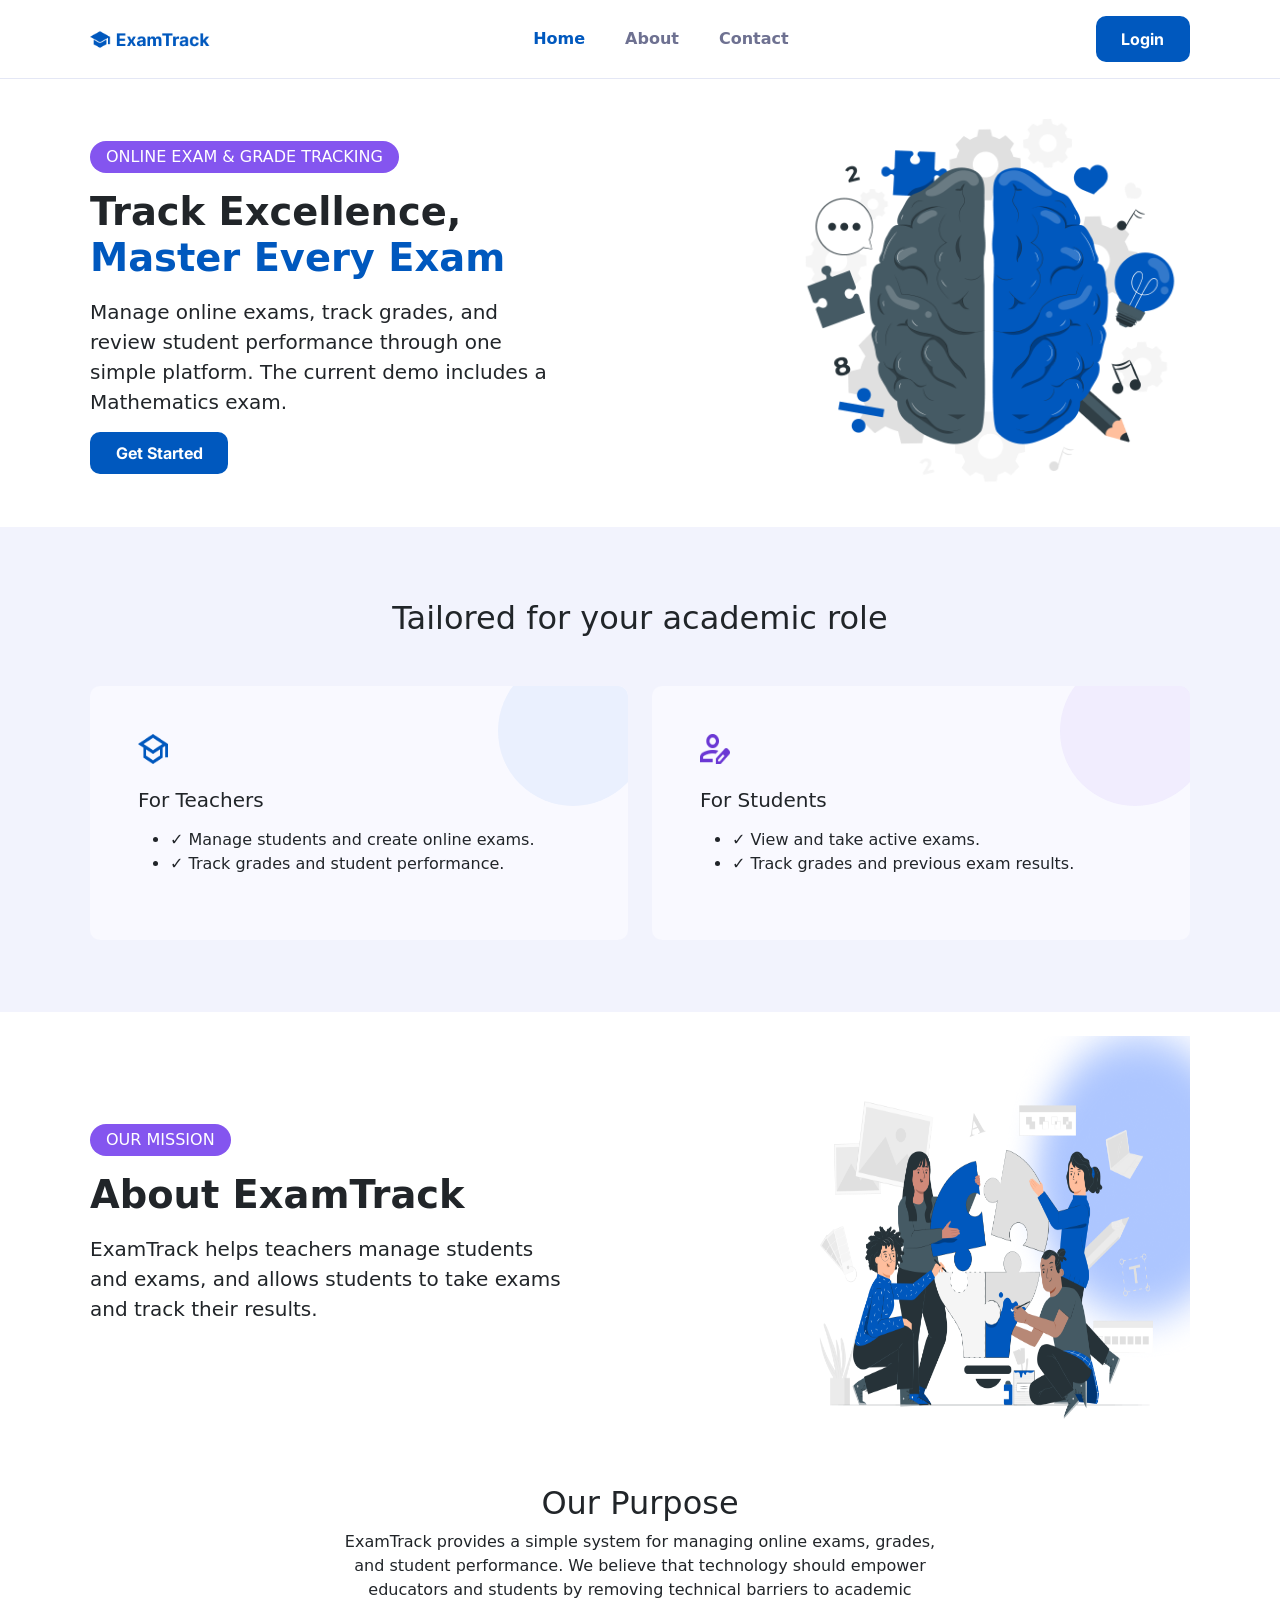
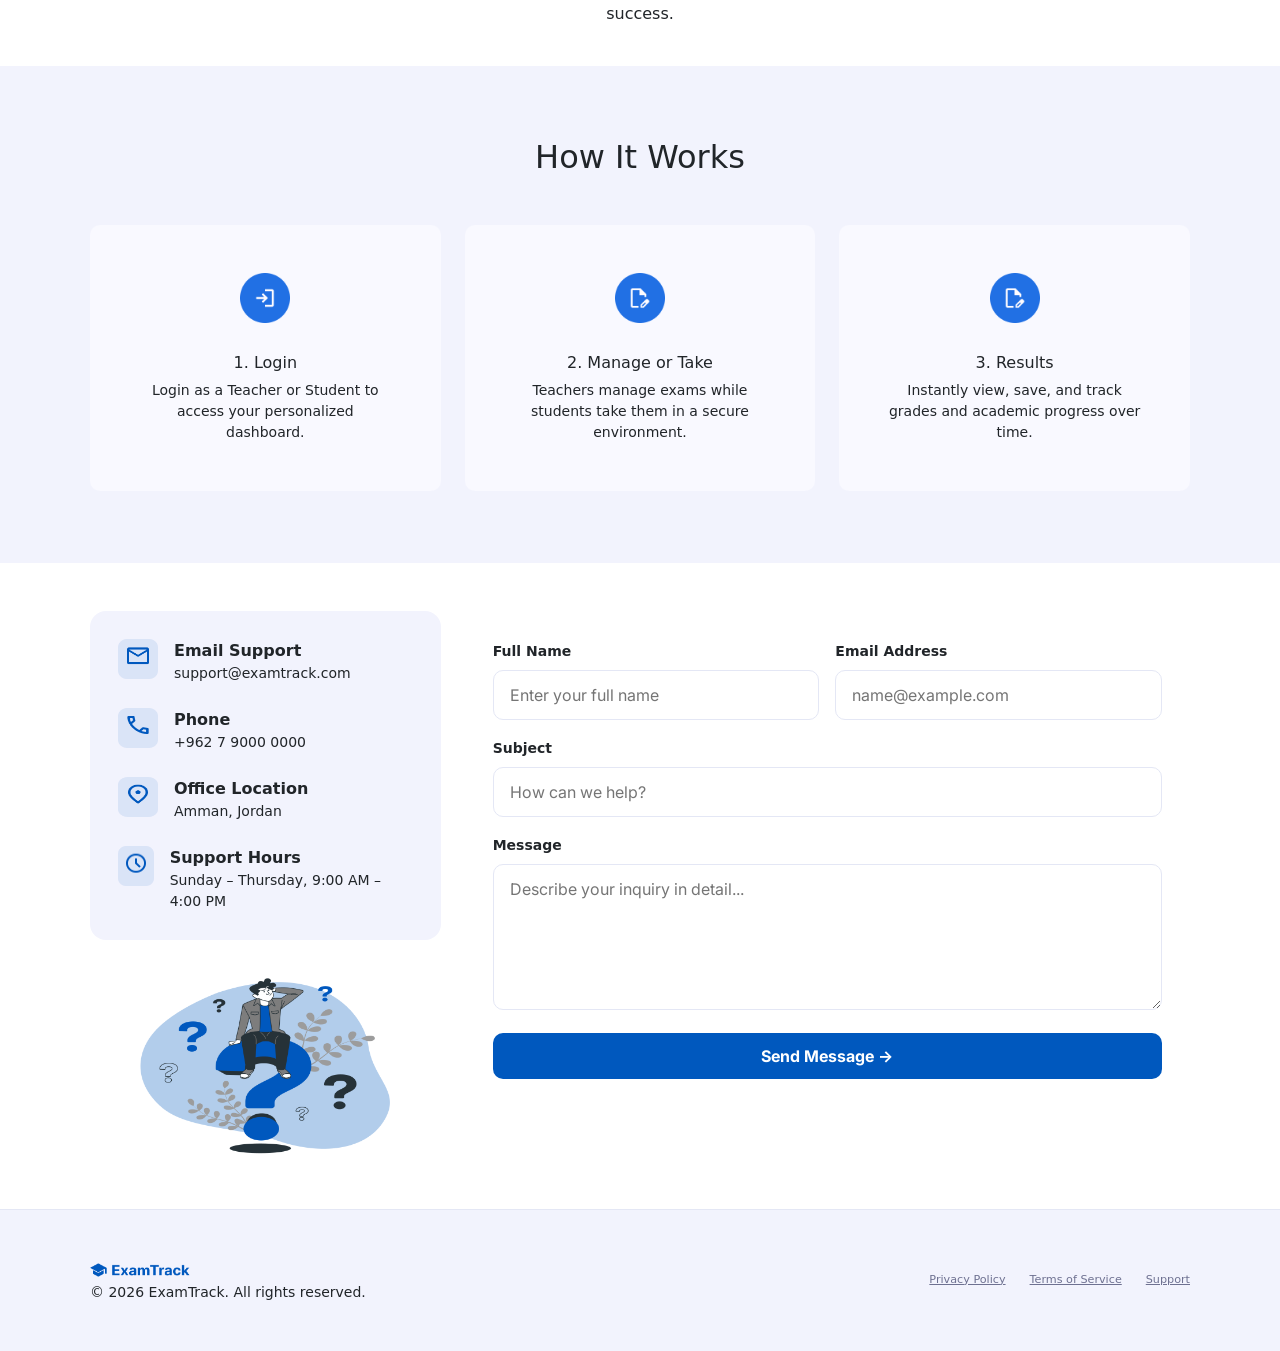
==== index.html @ ca9acebb "home page done" ====
<!DOCTYPE html>
<html lang="en">
<head>
    <meta charset="UTF-8">
    <meta name="viewport" content="width=device-width, initial-scale=1.0">
    <link rel="stylesheet" href="./assets/css/style.css">
    <title>ExamTrack — Online Exam & Grade Tracking</title>
 <link href="https://cdn.jsdelivr.net/npm/bootstrap@5.3.3/dist/css/bootstrap.min.css" rel="stylesheet">
 
</head>
<body>

    <!-- NavBar -->
    <nav class="navbar navbar-expand-lg site-navbar sticky-top py-3 wrap">
    <div class="container-narrow d-flex justify-content-between align-items-center w-100">
      <a class="navbar-brand" href="index.html"><img class="logo" src="assets/images/logo.png" alt=""></a>
      <button class="navbar-toggler border-0" type="button" data-bs-toggle="collapse" data-bs-target="#navMenu">
        <span class="navbar-toggler-icon"></span>
      </button>
      <div class="collapse navbar-collapse flex-grow-0" id="navMenu">
        <ul class="navbar-nav gap-4 align-items-cent        er mt-3 mt-lg-0">
          <li class="nav-item"><a class="nav-link active" href="index.html">Home</a></li>
          <li class="nav-item"><a class="nav-link" href="about.html">About</a></li>
          <li class="nav-item"><a class="nav-link" href="contact.html">Contact</a></li>
       
        </ul>
      </div>
          
            <ul class="navbar-nav gap-4 align-items-center mt-3 mt-lg-0">
                 <li class="nav-item"><a href="login.html" class="btn-ink d-inline-block">Login</a></li>
            </ul> 
    </div>
  </nav>  

<!-- Header -->
  <header>
    <div class="container-narrow py-4">
        <div class=" d-flex flex-row justify-content-between align-items-center">
  <div class="col-lg-6">
          <span class="pill-badge mb-3 d-inline-block">Online Exam &amp; Grade Tracking</span>
          <h1 class="header-text mb-3" style="line-height:1.2;">Track Excellence,<br><span style="color:var(--color-primary);">Master Every Exam</span></h1>
          <p class="fs-5 mb-4" style="max-width:480px;">
            Manage online exams, track grades, and review student performance through one simple platform.
            The current demo includes a Mathematics exam.
          </p>
          <a href="login.html" class="btn-ink">Get Started</a>
        </div>
        <img  class="header-img" src="./assets/images/image.png" alt="">
    </div>
    </div>
  </header>

<!-- features -->
    <section class="py-5" style="background:var(--color-bg-tint);">
    <div class="container-narrow py-4">
      <h2 class="text-center mb-5">Tailored for your academic role</h2>
      <div class="row g-4">
        <div class="col-md-6">
          <div class="feature-card h-100">
            <img class="feature-icon mb-4" src="./assets/images/hat-icon.png" alt="">
            <h3 class="h5 mb-3">For Teachers</h3>
            <ul class="feature-list">
              <li><span class="chk">✓</span> Manage students and create online exams.</li>
              <li><span class="chk">✓</span> Track grades and student performance.</li>
            </ul>
                <span class="circal"></span>    
          </div>
      
        </div>
        <div class="col-md-6">
          <div class="feature-card h-100">
            <img class="feature-icon mb-4" src="./assets/images/person-feature.png" alt="">
            <h3 class="h5 mb-3">For Students</h3>
            <ul class="feature-list">
              <li><span class="chk">✓</span> View and take active exams.</li>
              <li><span class="chk">✓</span> Track grades and previous exam results.</li>
            </ul>
              <span class="circal light-purple" "></span>    
          </div>
        </div>
      </div>
    </div>
  </section>

  <!-- About -->
     <section>
    <div class="container-narrow py-4">
        <div class=" d-flex flex-row justify-content-between align-items-center">
  <div class="col-lg-6">
          <span class="pill-badge mb-3 d-inline-block">our mission</span>
          <h1 class="header-text mb-3" style="line-height:1.2;">About ExamTrack</span></h1>
          <p class="fs-5 mb-4" style="max-width:480px;">
            ExamTrack helps teachers manage students and exams, and
            allows students to take exams and track their results.
          </p>
        </div>
        <img  class="header-img" src="./assets/images/about.png" alt="">
    </div>
    </div>
</section>

<!-- Purpose  -->
<section>
    <div class="container-narrow py-4 d-flex flex-column justify-content-center align-items-center purpose">
        <h2>Our Purpose</h2>
        <p>ExamTrack provides a simple system for managing online exams, grades, and student
        performance. We believe that technology should empower educators and students by
        removing technical barriers to academic success.</p>
    </div>
</section>
<!-- how it works -->
  <section class="py-5 text-center" style="background-color: var(--color-bg-tint);">
    <div class="container-narrow py-4">
      <h2 class="text-center mb-5">How It Works</h2>
      <div class="row g-4">
        <div class="col-md-4">
          <div class="feature-card step-card h-100">
           <img  class="step-icon"src="./assets/images/1.png" alt="">
            <h3 class="h6">1. Login</h3>
            <p class="small mb-0">Login as a Teacher or Student to access your personalized dashboard.</p>
          </div>
        </div>
        <div class="col-md-4">
          <div class="feature-card step-card h-100">
             <img  class="step-icon"src="./assets/images/2.png" alt="">
            <h3 class="h6">2. Manage or Take</h3>
            <p class="small mb-0">Teachers manage exams while students take them in a secure environment.</p>
          </div>
        </div>
        <div class="col-md-4">
          <div class="feature-card step-card h-100">
             <img  class="step-icon"src="./assets/images/3.png" alt="">
            <h3 class="h6">3. Results</h3>
            <p class="small mb-0">Instantly view, save, and track grades and academic progress over time.</p>
          </div>
        </div>
      </div>
    </div>
  </section>

  <!-- Contact  -->
  <section class="py-5">
  <div class="container-narrow">
    <div class="row g-4">
      <div class="col-lg-4">
        <div class="contact-info-card mb-4">
          <div class="d-flex align-items-start gap-3 mb-4">
           <img class="contact-icons" src="assets/images/message-icon.png" alt="Location icon">
            <div>
              <p class="fw-bold mb-0">Email Support</p>
              <p class="small mb-0">support@examtrack.com</p>
            </div>
          </div>
          <div class="d-flex align-items-start gap-3 mb-4">
           <img class="contact-icons" src="assets/images/phone-icon.png" alt="Location icon">
            <div>
              <p class="fw-bold mb-0">Phone</p>
              <p class="small mb-0">+962 7 9000 0000</p>
            </div>
          </div>
          <div class="d-flex align-items-start gap-3 mb-4">
           <img class="contact-icons" src="assets/images/location-icon.png" alt="Location icon">
            <div>
              <p class="fw-bold mb-0">Office Location</p>
              <p class="small mb-0">Amman, Jordan</p>
            </div>
          </div>
          <div class="d-flex align-items-start gap-3">
            <img class="contact-icons" src="assets/images/time-icon.png" alt="Clock icon" >
            <div>
              <p class="fw-bold mb-0">Support Hours</p>
              <p class="small mb-0">Sunday – Thursday, 9:00 AM – 4:00 PM</p>
            </div>
          </div>
        </div>

        <img src="assets/images/contact.png" alt="Contact illustration"
             style="width:100%; max-width:280px; display:block; margin:0 auto; min-height:180px;"
             onerror="this.replaceWith(Object.assign(document.createElement('div'),{className:'img-placeholder',innerHTML:'contact-illustration.svg&lt;br&gt;(add your file to assets/images/)',style:'width:100%;max-width:280px;height:180px;margin:0 auto;'}))">
      </div>

      <div class="col-lg-8">
        <div class="contact-form-card">
          <form>
            <div class="row g-3">
              <div class="col-md-6">
                <label class="form-label small fw-bold">Full Name</label>
                <input type="text" class="form-control-paper" placeholder="Enter your full name">
              </div>
              <div class="col-md-6">
                <label class="form-label small fw-bold">Email Address</label>
                <input type="email" class="form-control-paper" placeholder="name@example.com">
              </div>
              <div class="col-12">
                <label class="form-label small fw-bold">Subject</label>
                <input type="text" class="form-control-paper" placeholder="How can we help?">
              </div>
              <div class="col-12">
                <label class="form-label small fw-bold">Message</label>
                <textarea class="form-control-paper" rows="5" placeholder="Describe your inquiry in detail..."></textarea>
              </div>
              <div class="col-12">
                <button type="submit" class="btn-ink w-100">Send Message →</button>
              </div>
            </div>
          </form>
        </div>
      </div>
    </div>
  </div>
</section>
<!-- footer  -->
  <footer class="site-footer py-5">
    <div class="container-narrow d-flex flex-wrap justify-content-between align-items-center gap-3">
        <div>
      <img class="footer-logo" src="assets/images/logo.png" alt="">
      <p class="mb-0 small">© 2026 ExamTrack. All rights reserved.</p>
      </div>
      <div class="d-flex gap-4 footer-text">
        <a href="#" >Privacy Policy</a>
        <a href="#">Terms of Service</a>
        <a href="#" >Support</a>
      </div>
    </div>
  </footer>
  
  
    <script src="https://cdn.jsdelivr.net/npm/bootstrap@5.3.3/dist/js/bootstrap.bundle.min.js"></script>
</body>
</body>
</html>
---- assets/css/style.css ----
@import url('https://fonts.googleapis.com/css2?family=Inter:wght@400;500;600;700&display=swap');

:root {
  --color-bg: #F7F8FC;
  --color-bg-tint: #F2F3FD;
  --color-surface: #FFFFFF;
  --color-text: #191B23;
  --color-text-soft: #6E7191;
  --color-border: #E4E7F5;

  --color-primary: #0058BE;
  --color-primary-bg: #EAF0FE;

  --color-purple: #8455EF;
  --color-purple-bg: #FFFBFF;

  --color-pass: #10B981;
  --color-pass-bg: #D1FAE5;
  --color-fail: #BA1A1A;
  --color-fail-bg: #FFDAD6;

  --font-body: 'Inter', sans-serif;

  --radius: 10px;
  --radius-lg: 16px;
  /* --shadow-card:; */
  --container-max: 1140px;
  --sidebar-w: 250px;
}
:root{
    box-sizing: border-box;
}
.container-narrow {
  max-width: var(--container-max);
  margin: 0 auto;
  padding: 0 1.25rem;
}
.logo{
    width: 120px;
}
.btn-ink {
  background: var(--color-primary); 
  color: #fff;
   border: none;
  border-radius: var(--radius); 
  padding: 0.5rem 1.4rem; 
  font-weight: 500; 
  font-family: var(--font-body);
  transition: background .15s ease;
  text-decoration: none;
}

.site-navbar 
{ 
    background: var(--color-surface); 
    border-bottom: 1px solid var(--color-border); 
}
.site-navbar .navbar-brand 
{ font-family: var(--font-display);
     font-weight: 800;
      font-size: 1.3rem;
       color: var(--color-text) !important; 
}
.site-navbar .navbar-brand .brand-mark 
{ color: var(--color-primary); 
}
.site-navbar .nav-link 
{ color: var(--color-text-soft) !important;
     font-weight: 600; 
}
.site-navbar .nav-link.active, .site-navbar .nav-link:hover 
{ color: var(--color-primary) !important; 
}


.pill-badge{
    background-color: var(--color-purple);
    color: white;
    text-transform: uppercase;
    border-radius: var(--radius-lg);
    padding: 4px 16px;
}

/* Header */

.header-text{
    font-weight: 700;
    font-size: 2.4rem;
    line-height:60px;
}
.header-img{
    width: 400px;
    height: 400px;
}

/* Features */
.feature-card{
    background-color:#F9F9FF;
    padding: 48px;
    border-radius: var(--radius);
     overflow: hidden;
    position: relative;
}
.feature-icon{
    height: 30px;
    width: 30px;
    
}
.circal{
    height: 150px;
    width: 150px;
    position: absolute;
    background-color: var(--color-primary-bg);
    top: -30px;
    right: -20px;
    border-radius: 50%; 
   
}
.light-purple{
    background-color:#8355ef13 ;
}
.purpose{
    width: 50%;
    text-align: center;
}
.step-icon{
    width: 50px;
    height: 50px;
    margin-bottom: 30px;
}

/* ---- contact page components ---- */
.contact-info-card {
  background: var(--color-bg-tint);
  border-radius: var(--radius-lg);
  padding: 1.75rem;
}

.icon-square {
  width: 38px;
  height: 38px;
  border-radius: 10px;
  background: #DCE6FD;
  color: var(--color-primary);
  display: flex;
  align-items: center;
  justify-content: center;
  flex-shrink: 0;
  overflow: hidden;
}

.icon-square img {
  width: 20px;
  height: 20px;
  object-fit: contain;
}

.contact-form-card {
  background: var(--color-surface);
  border-radius: var(--radius-lg);
  padding: 1.75rem;
}


.form-control-paper {
  background: var(--color-surface);
  border: 1.5px solid var(--color-border);
  border-radius: var(--radius);
  padding: .75rem 1rem;
  font-family: var(--font-body);
  color: var(--color-text);
  width: 100%;
}

.form-control-paper:focus {
  outline: none;
  border-color: var(--color-primary);
  box-shadow: 0 0 0 3px var(--color-primary-bg);
}


.btn-ink {
  background: var(--color-primary);
  color: #fff;
  border: none;
  border-radius: var(--radius);
  padding: 0.7rem 1.6rem;
  font-weight: 700;
  font-family: var(--font-body);
  transition: background .15s ease;
}

.btn-ink:hover {
  background: #0059bea9 ;
  color: #fff;
}
.contact-icons{
    width: 40px;
    height: 40px;
}
.site-footer{
    background-color: var(--color-bg-tint);
    border-top: 1px solid var(--color-border);
}
.footer-logo{
    /* height: 100px; */
    width: 100px;
}
.footer-text{
    font-size: .7rem;
   
}
.footer-text a{
     color: var(--color-text-soft);
}
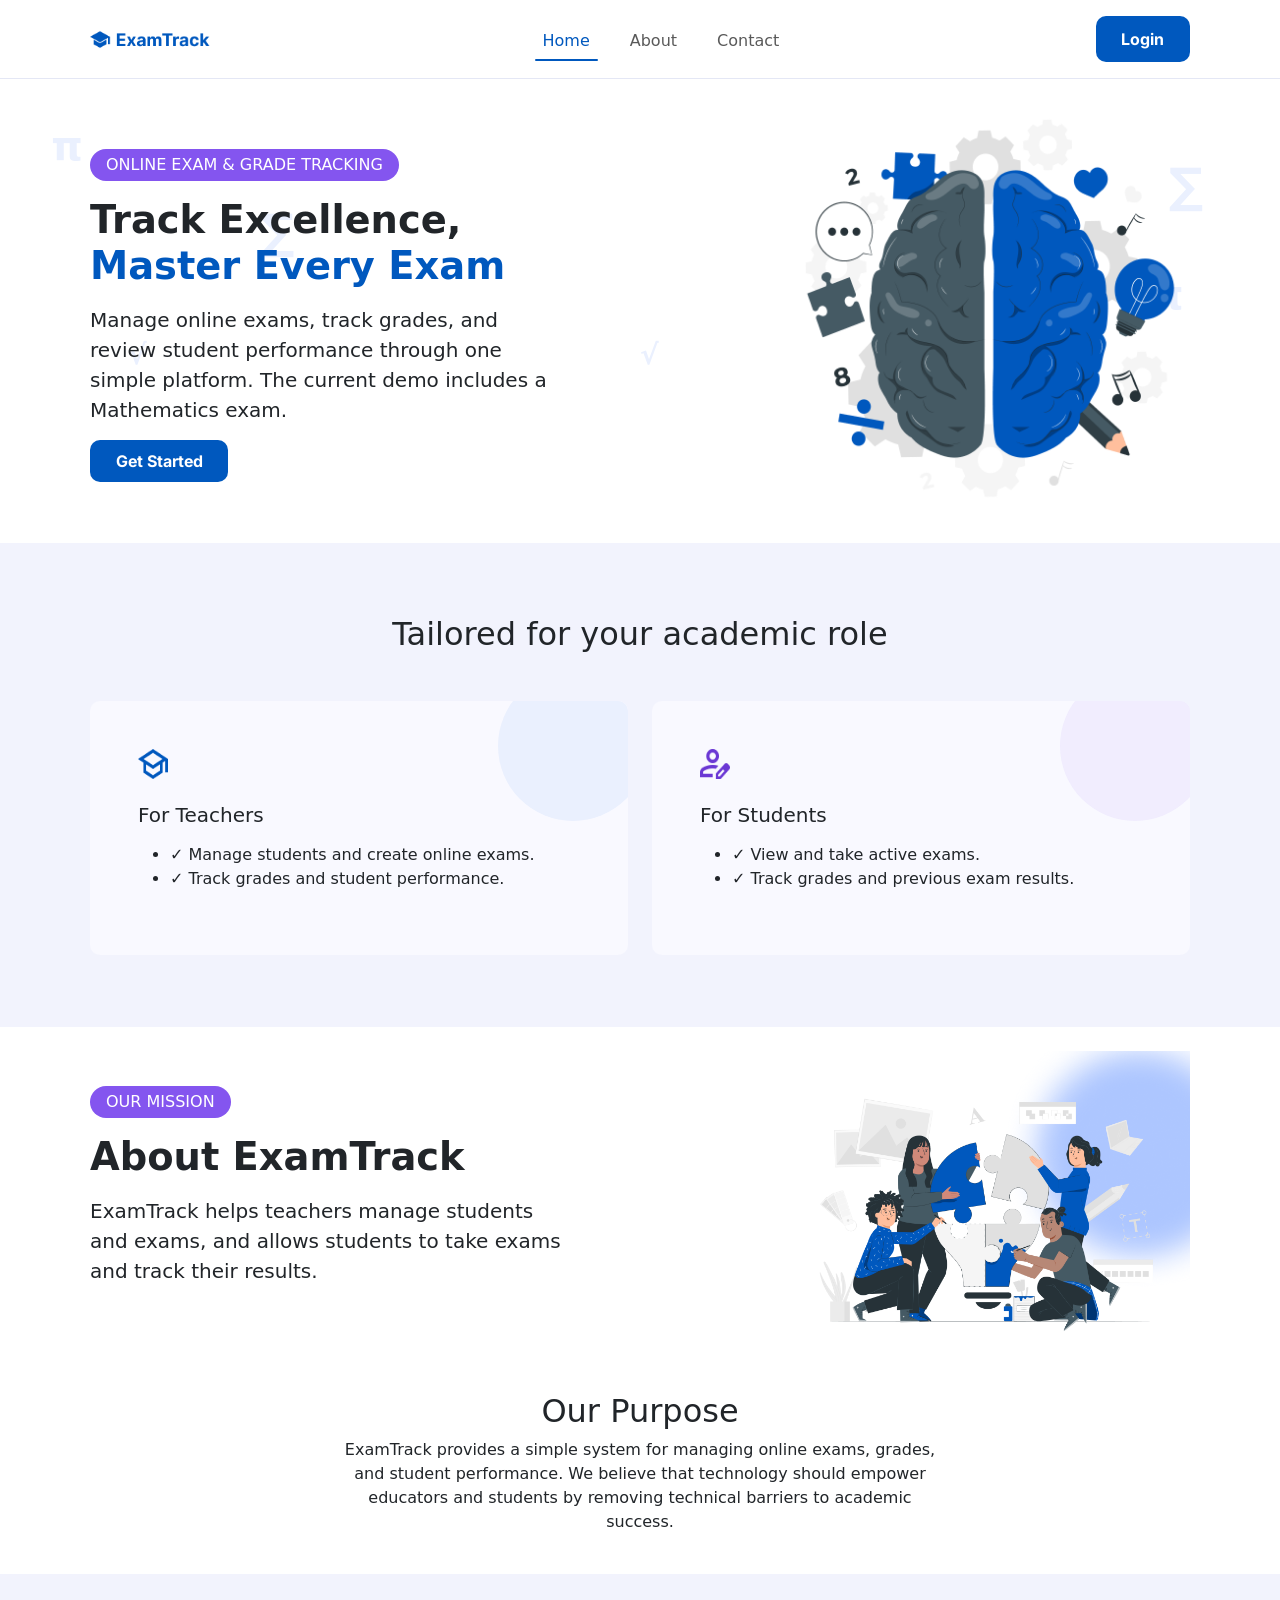
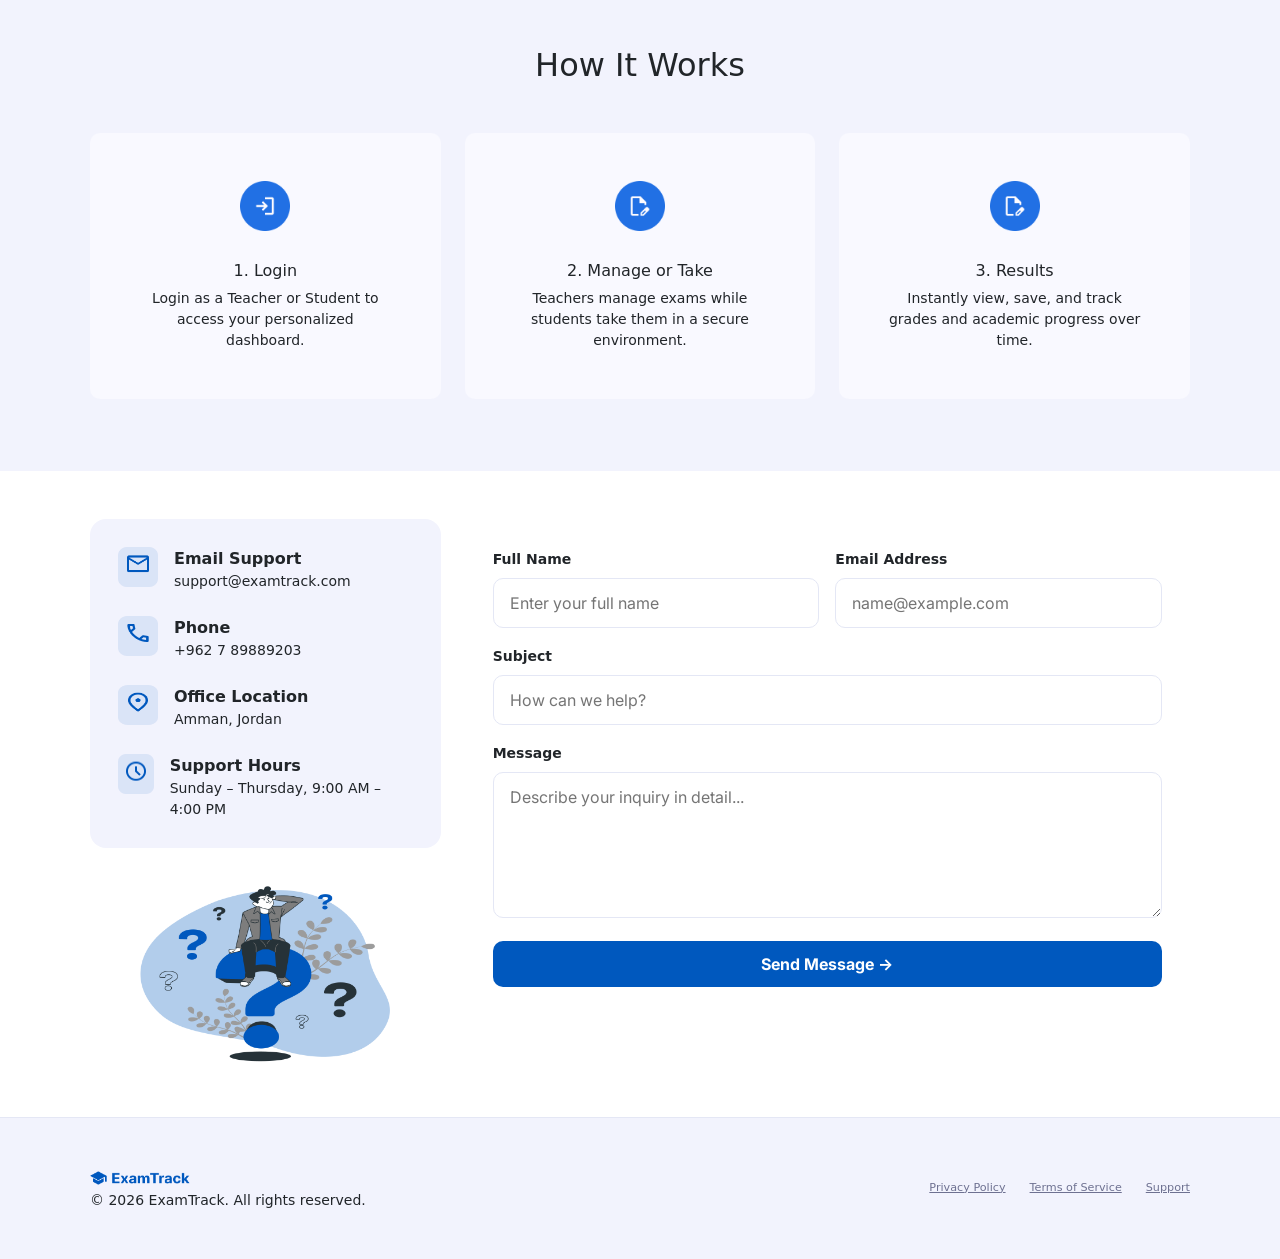
==== commit ba1f842c: "functions_v1" ====
--- a/index.html
+++ b/index.html
@@ -11,31 +11,39 @@
 <body>
 
     <!-- NavBar -->
-    <nav class="navbar navbar-expand-lg site-navbar sticky-top py-3 wrap">
-    <div class="container-narrow d-flex justify-content-between align-items-center w-100">
-      <a class="navbar-brand" href="index.html"><img class="logo" src="assets/images/logo.png" alt=""></a>
-      <button class="navbar-toggler border-0" type="button" data-bs-toggle="collapse" data-bs-target="#navMenu">
-        <span class="navbar-toggler-icon"></span>
-      </button>
-      <div class="collapse navbar-collapse flex-grow-0" id="navMenu">
-        <ul class="navbar-nav gap-4 align-items-cent        er mt-3 mt-lg-0">
-          <li class="nav-item"><a class="nav-link active" href="index.html">Home</a></li>
-          <li class="nav-item"><a class="nav-link" href="about.html">About</a></li>
-          <li class="nav-item"><a class="nav-link" href="contact.html">Contact</a></li>
-       
-        </ul>
-      </div>
-          
-            <ul class="navbar-nav gap-4 align-items-center mt-3 mt-lg-0">
-                 <li class="nav-item"><a href="login.html" class="btn-ink d-inline-block">Login</a></li>
-            </ul> 
-    </div>
-  </nav>  
+<nav class="navbar navbar-expand-lg site-navbar sticky-top py-3">
+  <div class="container-narrow d-flex justify-content-between align-items-center w-100">
+    <a class="navbar-brand" href="index.html"><img class="logo" src="assets/images/logo.png" alt=""></a>
+
+    <button class="navbar-toggler border-0" type="button" data-bs-toggle="collapse" data-bs-target="#navMenu">
+      <span class="navbar-toggler-icon"></span>
+    </button>
+
+    <div class="collapse navbar-collapse" id="navMenu">
+      <ul class="navbar-nav gap-4 align-items-center mt-3 mt-lg-0">
+        <li class="nav-item"><a class="nav-link active" href="#home">Home</a></li>
+        <li class="nav-item"><a class="nav-link" href="#about">About</a></li>
+        <li class="nav-item"><a class="nav-link" href="#contact">Contact</a></li>
+      </ul>
+      <a href="login.html" class="btn-ink d-inline-block mt-3 mt-lg-0">Login</a>
+    </div>
+  </div>
+</nav> 
 
 <!-- Header -->
-  <header>
-    <div class="container-narrow py-4">
-        <div class=" d-flex flex-row justify-content-between align-items-center">
+  <header style="position:relative; overflow:hidden;" id="home">
+    <div class="math-float-bg">
+      <span class="math-symbol" style="top:8%; left:4%; font-size:40px; animation-delay:0s;">π</span>
+      <span class="math-symbol" style="top:55%; left:10%; font-size:28px; animation-delay:1s;">√</span>
+      <span class="math-symbol" style="top:15%; right:6%; font-size:48px; animation-delay:2s;">∑</span>
+      <span class="math-symbol" style="top:65%; right:15%; font-size:26px; animation-delay:1.5s;">÷</span>
+      <span class="math-symbol" style="top:40%; left:90%; font-size:40px; animation-delay:0s;">π</span>
+      <span class="math-symbol" style="top:55%; left:50%; font-size:28px; animation-delay:1s;">√</span>
+      <span class="math-symbol" style="top:25%; right:77%; font-size:48px; animation-delay:2s;">∑</span>
+      <span class="math-symbol" style="top:65%; right:15%; font-size:26px; animation-delay:1.5s;">÷</span>
+    </div>
+    <div class="container-narrow py-4">
+        <div class="d-flex flex-column flex-lg-row justify-content-between align-items-center gap-4">
   <div class="col-lg-6">
           <span class="pill-badge mb-3 d-inline-block">Online Exam &amp; Grade Tracking</span>
           <h1 class="header-text mb-3" style="line-height:1.2;">Track Excellence,<br><span style="color:var(--color-primary);">Master Every Exam</span></h1>
@@ -83,9 +91,9 @@
   </section>
 
   <!-- About -->
-     <section>
-    <div class="container-narrow py-4">
-        <div class=" d-flex flex-row justify-content-between align-items-center">
+     <section id="about">
+    <div class="container-narrow py-4">
+        <div  class="d-flex flex-column flex-lg-row justify-content-between align-items-center gap-4">
   <div class="col-lg-6">
           <span class="pill-badge mb-3 d-inline-block">our mission</span>
           <h1 class="header-text mb-3" style="line-height:1.2;">About ExamTrack</span></h1>
@@ -139,7 +147,7 @@
   </section>
 
   <!-- Contact  -->
-  <section class="py-5">
+  <section class="py-5" id="contact">
   <div class="container-narrow">
     <div class="row g-4">
       <div class="col-lg-4">
@@ -155,7 +163,7 @@
            <img class="contact-icons" src="assets/images/phone-icon.png" alt="Location icon">
             <div>
               <p class="fw-bold mb-0">Phone</p>
-              <p class="small mb-0">+962 7 9000 0000</p>
+              <p class="small mb-0">+962 7 89889203</p>
             </div>
           </div>
           <div class="d-flex align-items-start gap-3 mb-4">
@@ -176,7 +184,7 @@
 
         <img src="assets/images/contact.png" alt="Contact illustration"
              style="width:100%; max-width:280px; display:block; margin:0 auto; min-height:180px;"
-             onerror="this.replaceWith(Object.assign(document.createElement('div'),{className:'img-placeholder',innerHTML:'contact-illustration.svg&lt;br&gt;(add your file to assets/images/)',style:'width:100%;max-width:280px;height:180px;margin:0 auto;'}))">
+             >
       </div>
 
       <div class="col-lg-8">
--- a/assets/css/style.css
+++ b/assets/css/style.css
@@ -35,6 +35,16 @@
   margin: 0 auto;
   padding: 0 1.25rem;
 }
+.pill-badge{
+    background-color: var(--color-purple);
+    color: white;
+    text-transform: uppercase;
+    border-radius: var(--radius-lg);
+    padding: 4px 16px;
+}
+
+
+/* Nav */
 .logo{
     width: 120px;
 }
@@ -55,31 +65,78 @@
     background: var(--color-surface); 
     border-bottom: 1px solid var(--color-border); 
 }
+
 .site-navbar .navbar-brand 
 { font-family: var(--font-display);
      font-weight: 800;
       font-size: 1.3rem;
        color: var(--color-text) !important; 
 }
+
 .site-navbar .navbar-brand .brand-mark 
 { color: var(--color-primary); 
 }
-.site-navbar .nav-link 
-{ color: var(--color-text-soft) !important;
-     font-weight: 600; 
-}
+
+
+.site-navbar .nav-link {
+  position: relative;
+  padding-bottom: 4px;
+}
+.site-navbar .nav-link.active::after {
+  content: "";
+  position: absolute;
+  left: 0;
+  right: 0;
+  bottom: -4px;
+  height: 2px;
+  background: var(--color-primary);
+  border-radius: 2px;
+}
+
+
 .site-navbar .nav-link.active, .site-navbar .nav-link:hover 
 { color: var(--color-primary) !important; 
 }
-
-
-.pill-badge{
-    background-color: var(--color-purple);
-    color: white;
-    text-transform: uppercase;
-    border-radius: var(--radius-lg);
-    padding: 4px 16px;
-}
+.site-navbar .container-narrow {
+  flex-wrap: wrap;
+}
+
+@media (max-width: 991px) {
+  .site-navbar #navMenu {
+    width: 100%;
+    order: 3;
+  }
+  .site-navbar #navMenu .navbar-nav {
+    flex-direction: column;
+    align-items: flex-start !important;
+    gap: 0.75rem !important;
+    padding: 1rem 0;
+    border-top: 1px solid var(--color-border);
+    margin-top: 0.75rem;
+  }
+}
+
+/* Desktop: center nav links */
+@media (min-width: 992px) {
+  .site-navbar .navbar-collapse {
+    display: flex;
+    justify-content: space-between;
+    align-items: center;
+    flex: 1;
+  }
+  .site-navbar .navbar-nav {
+    flex: 1;
+    justify-content: center;
+  }
+}
+
+
+
+
+
+
+
+
 
 /* Header */
 
@@ -89,9 +146,65 @@
     line-height:60px;
 }
 .header-img{
-    width: 400px;
-    height: 400px;
-}
+    width: 100%;
+    max-width: 400px;
+    height: auto;
+}
+@media (max-width: 991px) {
+  header .d-flex {
+    flex-direction: column;
+    text-align: center;
+  }
+  header .col-lg-6 {
+    display: flex;
+    flex-direction: column;
+    align-items: center;
+  }
+  header .col-lg-6 p {
+    text-align: center;
+  }
+}
+
+@media (max-width: 576px) {
+  .header-text {
+    font-size: 1.8rem;
+    line-height: 1.4;
+    text-align: center;
+  }
+  .header-img {
+    max-width: 260px;
+    margin-top: 1.5rem;
+  }
+}
+
+/* header animations */
+/* Math animation */
+.math-float-bg {
+  position: absolute;
+  inset: 0;
+  overflow: hidden;
+  pointer-events: none;
+  z-index: -1;
+}
+.math-symbol {
+  position: absolute;
+  font-weight: 700;
+  color: var(--color-primary-bg);
+  animation: mathFloat 6s ease-in-out infinite;
+  user-select: none;
+}
+@keyframes mathFloat {
+  0%, 100% { transform: translateY(0) rotate(0deg); }
+  50% { transform: translateY(-18px) rotate(8deg); }
+}
+@media (prefers-reduced-motion: reduce) {
+  .math-symbol { animation: none; }
+}
+
+
+
+
+
 
 /* Features */
 .feature-card{
@@ -212,4 +325,94 @@
 }
 .footer-text a{
      color: var(--color-text-soft);
+}
+
+/* ============================================================
+   LOGIN PAGE
+   ============================================================ */
+.login-shell {
+  display: flex;
+  max-width: 980px;
+  width: 100%;
+  margin: 0 auto;
+  border-radius: var(--radius-lg);
+  overflow: hidden;
+  border: 1px solid var(--color-border);
+  background: var(--color-surface);
+  box-shadow: 0 4px 24px rgba(20,20,43,0.06);
+}
+.login-form-side {
+  flex: 1;
+  padding: 3rem;
+  min-width: 0;
+}
+.login-banner-side {
+  flex: 1;
+  background: var(--color-bg-tint);
+  padding: 3rem;
+  display: flex;
+  flex-direction: column;
+  justify-content: flex-end;
+  position: relative;
+  min-height: 480px;
+}
+.login-banner-img {
+  max-width: 100%;
+  margin-bottom: 1.5rem;
+}
+@media (max-width: 860px) {
+  .login-shell { flex-direction: column; max-width: 480px; }
+  .login-banner-side { display: none; }
+}
+
+/* Role toggle cards */
+.role-toggle {
+  display: flex;
+  gap: 1rem;
+}
+.role-option {
+  flex: 1;
+  border: 1.5px solid var(--color-border);
+  border-radius: var(--radius);
+  padding: 1.25rem 1rem;
+  text-align: center;
+  cursor: pointer;
+  background: var(--color-surface);
+  font-weight: 600;
+  font-size: .92rem;
+  transition: border-color .15s ease, background .15s ease;
+}
+.role-icon-img { width: 26px; height: 26px; object-fit: contain; }
+.role-icon { font-size: 1.4rem; display: block; }
+.role-option.active {
+  border-color: var(--color-primary);
+  background: var(--color-primary-bg);
+}
+
+/* Icon-in-input fields */
+.input-with-icon {
+  position: relative;
+  display: flex;
+  align-items: center;
+}
+.input-with-icon .input-icon {
+  position: absolute;
+  left: 14px;
+  width: 18px;
+  height: 18px;
+  opacity: .6;
+  pointer-events: none;
+}
+.input-with-icon .form-control-paper {
+  padding-left: 42px;
+}
+.input-icon-btn {
+  position: absolute;
+  right: 12px;
+  background: none;
+  border: none;
+  font-size: 1rem;
+  color: var(--color-text-soft);
+  cursor: pointer;
+  line-height: 1;
 }
